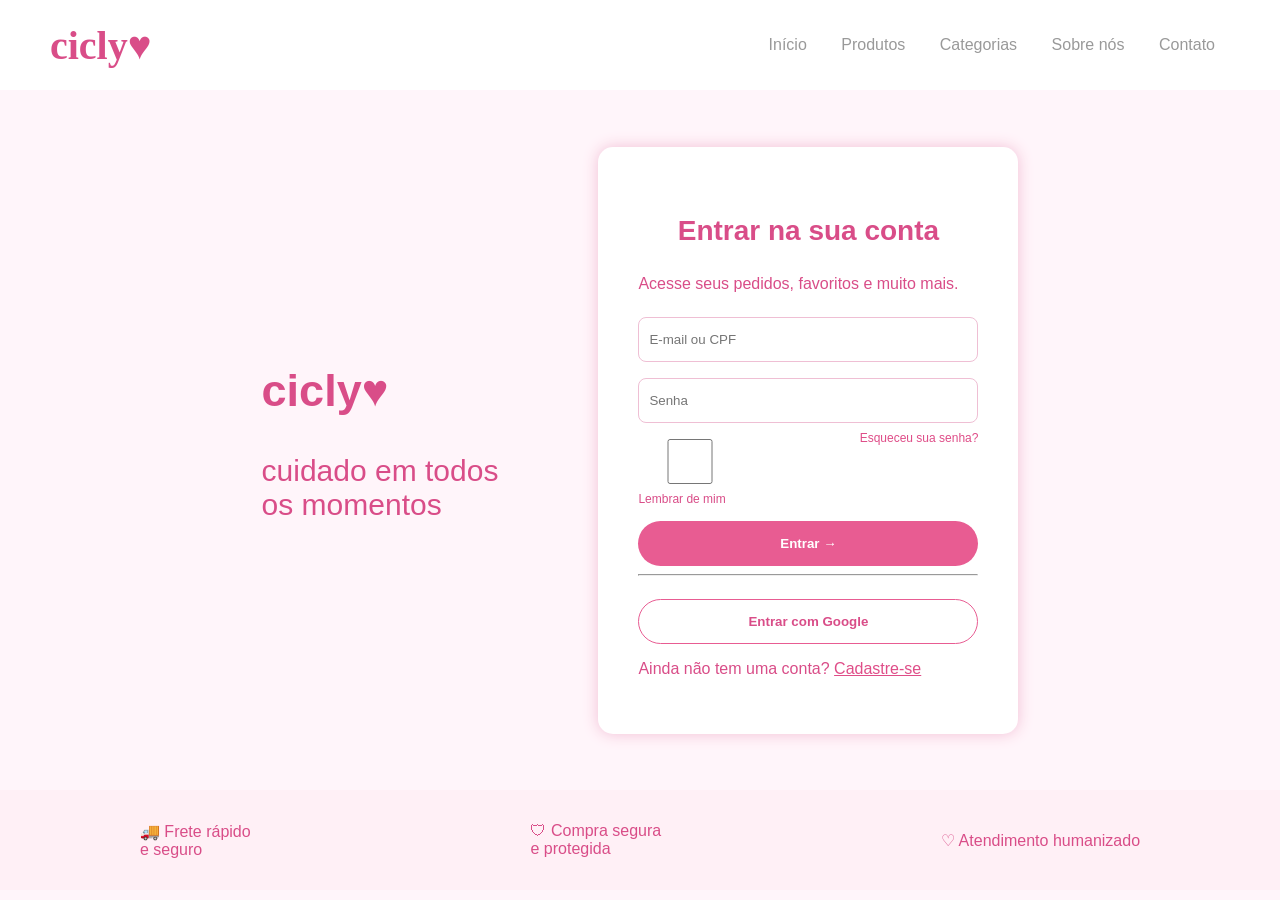
==== login.html @ c800d647 "Add files via upload" ====
<!DOCTYPE html>
<html lang="pt-BR">
<head>
<meta charset="UTF-8">
<meta name="viewport" content="width=device-width, initial-scale=1.0">
<title>Cicly - Login</title>
<link rel="stylesheet" href="style.css">
</head>

<body>

<header>
<h1>cicly♥</h1>
<nav>
<a>Início</a>
<a>Produtos</a>
<a>Categorias</a>
<a>Sobre nós</a>
<a>Contato</a>
</nav>
</header>


<main>

<div class="marca">
<h2>cicly♥</h2>
<p>cuidado em todos<br>os momentos</p>
</div>


<div class="card">

<h3>Entrar na sua conta</h3>

<p>Acesse seus pedidos, favoritos e muito mais.</p>

<input type="text" placeholder="E-mail ou CPF">

<input type="password" placeholder="Senha">


<div class="check">
<label>
<input type="checkbox">
Lembrar de mim
</label>

<a>Esqueceu sua senha?</a>
</div>


<button>
Entrar →
</button>


<hr>


<button class="google">
 Entrar com Google
</button>


<p class="cadastro">
Ainda não tem uma conta?
<a href="cadastro.html">Cadastre-se</a>
</p>


</div>

</main>


<footer>

<div>
🚚 Frete rápido<br>
e seguro
</div>

<div>
🛡 Compra segura<br>
e protegida
</div>

<div>
♡ Atendimento humanizado
</div>

</footer>


</body>
</html>
---- style.css ----
*{
    box-sizing:border-box;
    font-family:Arial;
    }
    
    
    body{
    
    margin:0;
    background:#fff5fa;
    color:#d94d88;
    
    }
    
    
    header{
    
    height:90px;
    background:white;
    display:flex;
    align-items:center;
    justify-content:space-between;
    padding:0 50px;
    
    }
    
    
    header h1{
    
    font-size:40px;
    font-family:cursive;
    
    }
    
    
    nav a{
    
    margin:15px;
    color:#999;
    
    }
    
    
    main{
    
    min-height:700px;
    display:flex;
    align-items:center;
    justify-content:center;
    gap:100px;
    
    }
    
    
    .marca{
    
    font-size:30px;
    font-family:cursive;
    
    }
    
    
    .card{
    
    background:white;
    width:420px;
    padding:40px;
    border-radius:15px;
    box-shadow:0 0 15px #f2bfd5;
    
    }
    
    
    
    h3{
    
    text-align:center;
    font-size:28px;
    
    }
    
    
    input{
    
    width:100%;
    height:45px;
    margin:8px 0;
    border-radius:8px;
    border:1px solid #efbfd4;
    padding:10px;
    
    }
    
    
    
    button{
    
    width:100%;
    height:45px;
    border:0;
    border-radius:25px;
    background:#e85c92;
    color:white;
    font-weight:bold;
    margin-top:15px;
    
    }
    
    
    .google{
    
    background:white;
    border:1px solid #e85c92;
    color:#d94d88;
    
    }
    
    
    a{
    
    color:#df4d88;
    cursor:pointer;
    
    }
    
    
    .check{
    
    display:flex;
    justify-content:space-between;
    font-size:12px;
    
    }
    
    
    footer{
    
    height:100px;
    display:flex;
    justify-content:space-around;
    align-items:center;
    background:#fff0f6;
    
    }
    
    
    @media(max-width:800px){
    
    main{
    
    flex-direction:column;
    
    }
    
    
    .marca{
    
    display:none;
    
    }
    
    
    .card{
    
    width:90%;
    
    }
    
    }
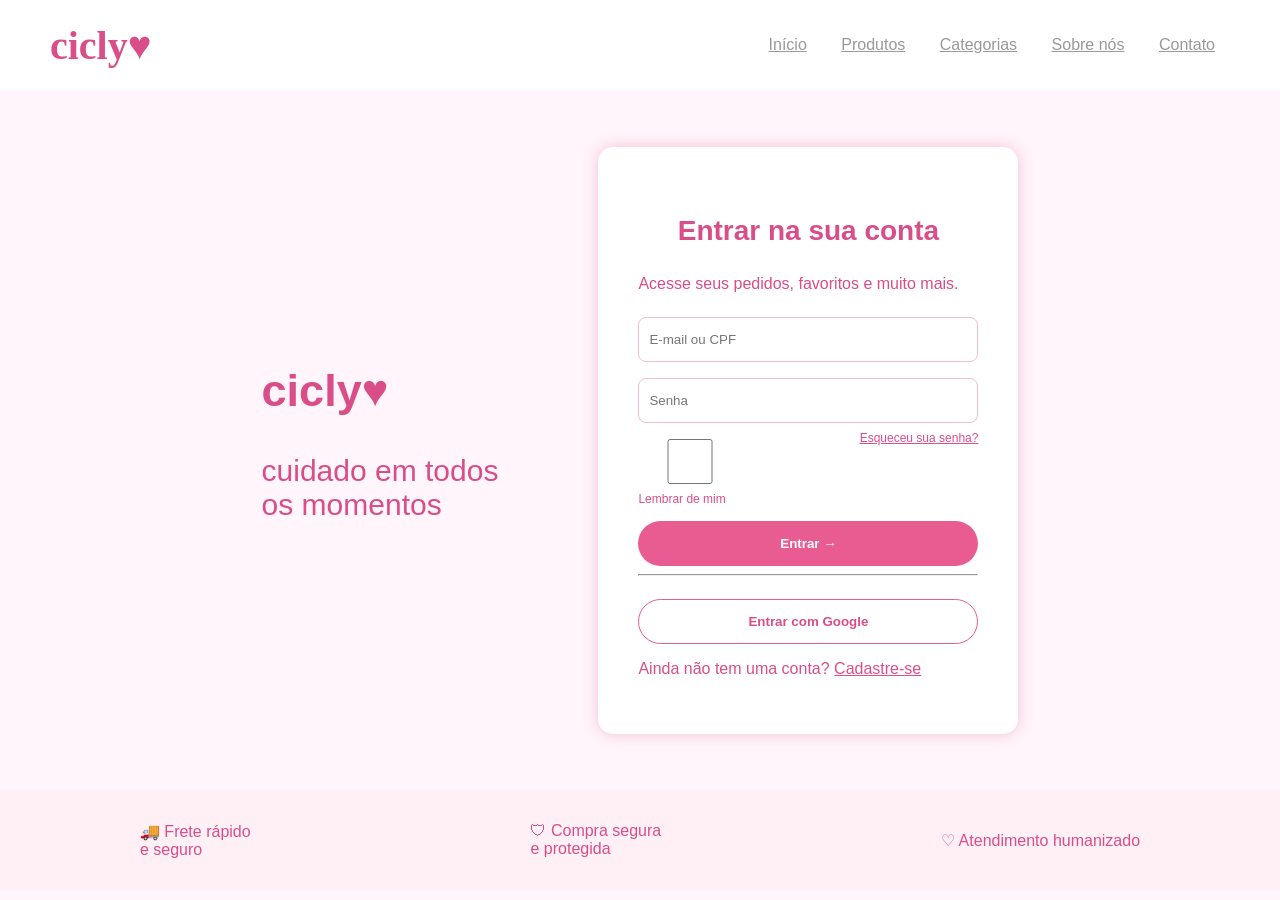
==== commit bf7390fc: "Update login.html" ====
--- a/login.html
+++ b/login.html
@@ -1,97 +1,69 @@
 <!DOCTYPE html>
 <html lang="pt-BR">
 <head>
-<meta charset="UTF-8">
-<meta name="viewport" content="width=device-width, initial-scale=1.0">
-<title>Cicly - Login</title>
-<link rel="stylesheet" href="style.css">
+  <meta charset="UTF-8">
+  <meta name="viewport" content="width=device-width, initial-scale=1.0">
+  <title>Cicly - Login</title>
+  <link rel="stylesheet" href="style.css">
 </head>
-
 <body>
 
-<header>
-<h1>cicly♥</h1>
-<nav>
-<a>Início</a>
-<a>Produtos</a>
-<a>Categorias</a>
-<a>Sobre nós</a>
-<a>Contato</a>
-</nav>
-</header>
+  <header>
+    <h1>cicly♥</h1>
+    <nav>
+      <a href="home.html">Início</a>
+      <a href="home.html#produtos">Produtos</a>
+      <a href="home.html#categorias">Categorias</a>
+      <a href="home.html#sobre">Sobre nós</a>
+      <a href="home.html#contato">Contato</a>
+    </nav>
+  </header>
 
+  <main>
+    <div class="marca">
+      <h2>cicly♥</h2>
+      <p>cuidado em todos<br>os momentos</p>
+    </div>
 
-<main>
+    <div class="card">
+      <h3>Entrar na sua conta</h3>
+      <p>Acesse seus pedidos, favoritos e muito mais.</p>
 
-<div class="marca">
-<h2>cicly♥</h2>
-<p>cuidado em todos<br>os momentos</p>
-</div>
+      <form onsubmit="event.preventDefault(); fazerLogin();">
+        <input type="text" placeholder="E-mail ou CPF" required>
+        <input type="password" placeholder="Senha" required>
 
+        <div class="check">
+          <label>
+            <input type="checkbox"> Lembrar de mim
+          </label>
+          <a href="#">Esqueceu sua senha?</a>
+        </div>
 
-<div class="card">
+        <button type="submit">Entrar →</button>
+      </form>
 
-<h3>Entrar na sua conta</h3>
+      <hr>
 
-<p>Acesse seus pedidos, favoritos e muito mais.</p>
+      <button type="button" class="google">Entrar com Google</button>
 
-<input type="text" placeholder="E-mail ou CPF">
+      <p class="cadastro">
+        Ainda não tem uma conta? <a href="cadastro.html">Cadastre-se</a>
+      </p>
+    </div>
+  </main>
 
-<input type="password" placeholder="Senha">
+  <footer>
+    <div>🚚 Frete rápido<br>e seguro</div>
+    <div>🛡 Compra segura<br>e protegida</div>
+    <div>♡ Atendimento humanizado</div>
+  </footer>
 
-
-<div class="check">
-<label>
-<input type="checkbox">
-Lembrar de mim
-</label>
-
-<a>Esqueceu sua senha?</a>
-</div>
-
-
-<button>
-Entrar →
-</button>
-
-
-<hr>
-
-
-<button class="google">
- Entrar com Google
-</button>
-
-
-<p class="cadastro">
-Ainda não tem uma conta?
-<a href="cadastro.html">Cadastre-se</a>
-</p>
-
-
-</div>
-
-</main>
-
-
-<footer>
-
-<div>
-🚚 Frete rápido<br>
-e seguro
-</div>
-
-<div>
-🛡 Compra segura<br>
-e protegida
-</div>
-
-<div>
-♡ Atendimento humanizado
-</div>
-
-</footer>
-
-
+  <script>
+    function fazerLogin() {
+      alert("Login efetuado com sucesso!");
+      window.location.href = "home.html"; // Redireciona para a loja
+    }
+  </script>
 </body>
 </html>
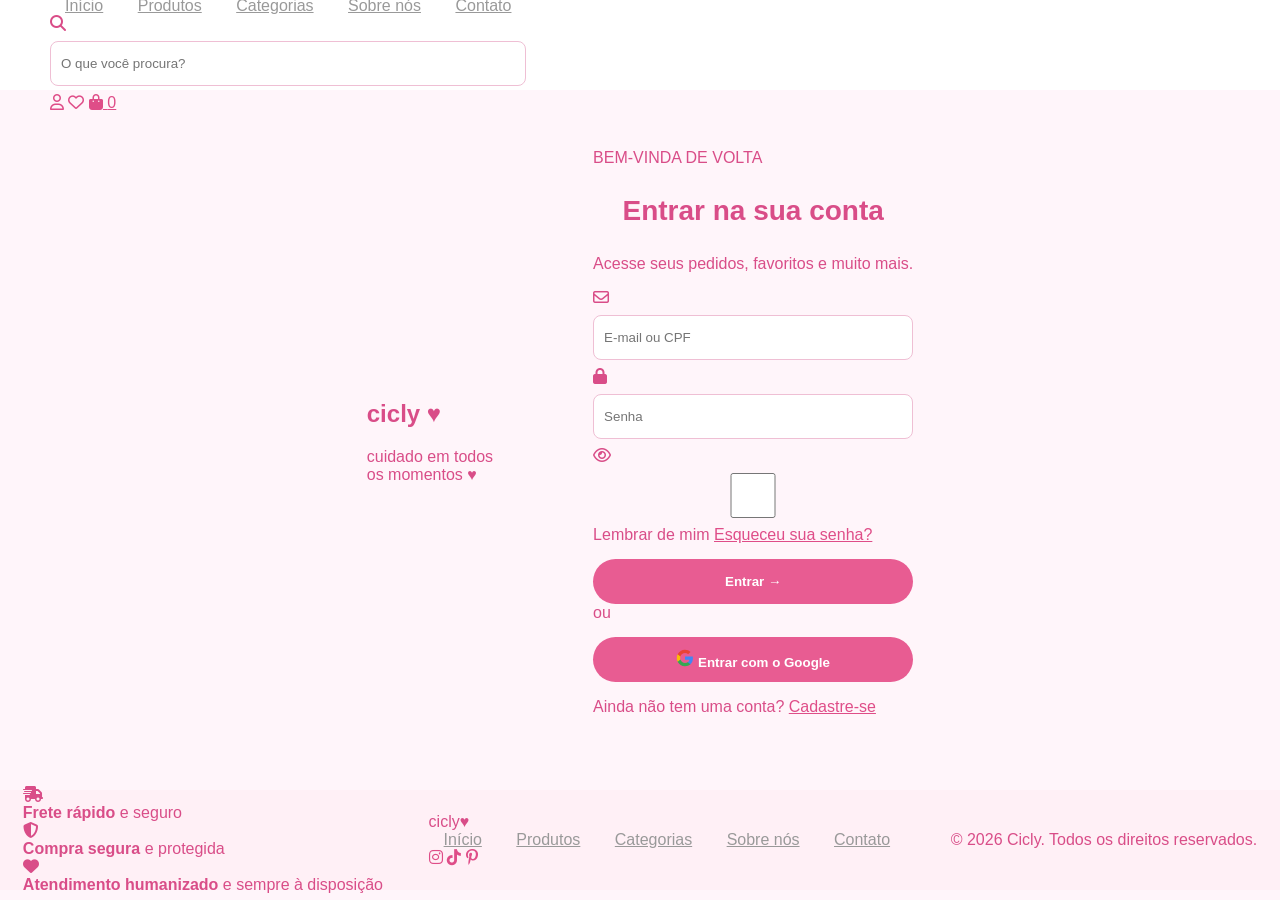
==== commit 234c3375: "Update login.html" ====
--- a/login.html
+++ b/login.html
@@ -3,66 +3,161 @@
 <head>
   <meta charset="UTF-8">
   <meta name="viewport" content="width=device-width, initial-scale=1.0">
-  <title>Cicly - Login</title>
+  <title>Cicly | Entrar</title>
   <link rel="stylesheet" href="style.css">
+  <link rel="preconnect" href="https://fonts.googleapis.com">
+  <link rel="preconnect" href="https://fonts.gstatic.com" crossorigin>
+  <link href="https://fonts.googleapis.com/css2?family=Dancing+Script:wght@600&family=Inter:wght@300;400;500;600;700&family=Playfair+Display:wght@600;700&display=swap" rel="stylesheet">
+  <link rel="stylesheet" href="https://cdnjs.cloudflare.com/ajax/libs/font-awesome/6.4.0/css/all.min.css">
 </head>
-<body>
+<body class="auth-body">
 
-  <header>
-    <h1>cicly♥</h1>
-    <nav>
-      <a href="home.html">Início</a>
-      <a href="home.html#produtos">Produtos</a>
-      <a href="home.html#categorias">Categorias</a>
-      <a href="home.html#sobre">Sobre nós</a>
-      <a href="home.html#contato">Contato</a>
-    </nav>
+  <!-- Cabeçalho -->
+  <header class="main-header">
+    <div class="header-container">
+      <a href="home.html" class="logo">
+        <span class="logo-text">cicly</span>
+        <i class="fa-solid fa-heart logo-heart"></i>
+      </a>
+
+      <nav class="nav-links">
+        <a href="home.html">Início</a>
+        <a href="home.html#produtos">Produtos</a>
+        <a href="home.html#categorias">Categorias</a>
+        <a href="home.html#sobre">Sobre nós</a>
+        <a href="home.html#contato">Contato</a>
+      </nav>
+
+      <div class="search-box">
+        <i class="fa-solid fa-magnifying-glass search-icon"></i>
+        <input type="search" placeholder="O que você procura?">
+      </div>
+
+      <div class="header-actions">
+        <a href="index.html" class="action-icon" title="Perfil"><i class="fa-regular fa-user"></i></a>
+        <a href="home.html#produtos" class="action-icon" title="Favoritos"><i class="fa-regular fa-heart"></i></a>
+        <a href="home.html" class="action-icon badge-icon" title="Carrinho">
+          <i class="fa-solid fa-bag-shopping"></i>
+          <span class="badge">0</span>
+        </a>
+      </div>
+    </div>
   </header>
 
-  <main>
-    <div class="marca">
-      <h2>cicly♥</h2>
-      <p>cuidado em todos<br>os momentos</p>
+  <!-- Conteúdo Principal -->
+  <main class="auth-container">
+    
+    <!-- Lado Esquerdo - Marca / Ilustração -->
+    <div class="side-brand">
+      <h2 class="brand-title">cicly ♥</h2>
+      <p class="brand-tagline">cuidado em todos<br>os momentos ♥</p>
     </div>
 
-    <div class="card">
-      <h3>Entrar na sua conta</h3>
-      <p>Acesse seus pedidos, favoritos e muito mais.</p>
+    <!-- Card de Login -->
+    <div class="auth-card">
+      <span class="card-subtitle">BEM-VINDA DE VOLTA</span>
+      <h3 class="card-title">Entrar na sua conta</h3>
+      <p class="card-desc">Acesse seus pedidos, favoritos e muito mais.</p>
 
       <form onsubmit="event.preventDefault(); fazerLogin();">
-        <input type="text" placeholder="E-mail ou CPF" required>
-        <input type="password" placeholder="Senha" required>
+        <div class="input-group">
+          <i class="fa-regular fa-envelope input-icon"></i>
+          <input type="text" placeholder="E-mail ou CPF" required>
+        </div>
 
-        <div class="check">
-          <label>
+        <div class="input-group">
+          <i class="fa-solid fa-lock input-icon"></i>
+          <input type="password" id="senha" placeholder="Senha" required>
+          <i class="fa-regular fa-eye toggle-password" onclick="toggleSenha('senha', this)"></i>
+        </div>
+
+        <div class="check-row">
+          <label class="checkbox-label">
             <input type="checkbox"> Lembrar de mim
           </label>
-          <a href="#">Esqueceu sua senha?</a>
+          <a href="#" class="forgot-link">Esqueceu sua senha?</a>
         </div>
 
-        <button type="submit">Entrar →</button>
+        <button type="submit" class="btn-primary">
+          Entrar →
+        </button>
       </form>
 
-      <hr>
+      <div class="divider">
+        <span>ou</span>
+      </div>
 
-      <button type="button" class="google">Entrar com Google</button>
+      <button type="button" class="btn-google">
+        <svg width="18" height="18" viewBox="0 0 24 24"><path fill="#4285F4" d="M22.56 12.25c0-.78-.07-1.53-.2-2.25H12v4.26h5.92c-.26 1.37-1.04 2.53-2.21 3.31v2.77h3.57c2.08-1.92 3.28-4.74 3.28-8.09z"/><path fill="#34A853" d="M12 23c2.97 0 5.46-.98 7.28-2.66l-3.57-2.77c-.98.66-2.23 1.06-3.71 1.06-2.86 0-5.29-1.93-6.16-4.53H2.18v2.84C3.99 20.53 7.7 23 12 23z"/><path fill="#FBBC05" d="M5.84 14.09c-.22-.66-.35-1.36-.35-2.09s.13-1.43.35-2.09V7.06H2.18C1.43 8.55 1 10.22 1 12s.43 3.45 1.18 4.94l2.85-2.22.81-.63z"/><path fill="#EA4335" d="M12 5.38c1.62 0 3.06.56 4.21 1.64l3.15-3.15C17.45 2.09 14.97 1 12 1 7.7 1 3.99 3.47 2.18 7.06l3.66 2.84c.87-2.6 3.3-4.52 6.16-4.52z"/></svg>
+        Entrar com o Google
+      </button>
 
-      <p class="cadastro">
+      <p class="switch-auth">
         Ainda não tem uma conta? <a href="cadastro.html">Cadastre-se</a>
       </p>
     </div>
   </main>
 
-  <footer>
-    <div>🚚 Frete rápido<br>e seguro</div>
-    <div>🛡 Compra segura<br>e protegida</div>
-    <div>♡ Atendimento humanizado</div>
+  <!-- Rodapé -->
+  <footer class="main-footer">
+    <div class="footer-benefits">
+      <div class="benefit-item">
+        <i class="fa-solid fa-truck-fast"></i>
+        <div>
+          <strong>Frete rápido</strong>
+          <span>e seguro</span>
+        </div>
+      </div>
+      <div class="benefit-item">
+        <i class="fa-solid fa-shield-halved"></i>
+        <div>
+          <strong>Compra segura</strong>
+          <span>e protegida</span>
+        </div>
+      </div>
+      <div class="benefit-item">
+        <i class="fa-solid fa-heart"></i>
+        <div>
+          <strong>Atendimento humanizado</strong>
+          <span>e sempre à disposição</span>
+        </div>
+      </div>
+    </div>
+
+    <div class="footer-bottom">
+      <div class="footer-logo">cicly♥</div>
+      <nav class="footer-nav">
+        <a href="home.html">Início</a>
+        <a href="home.html#produtos">Produtos</a>
+        <a href="home.html#categorias">Categorias</a>
+        <a href="home.html#sobre">Sobre nós</a>
+        <a href="home.html#contato">Contato</a>
+      </nav>
+      <div class="footer-socials">
+        <a href="#"><i class="fa-brands fa-instagram"></i></a>
+        <a href="#"><i class="fa-brands fa-tiktok"></i></a>
+        <a href="#"><i class="fa-brands fa-pinterest-p"></i></a>
+      </div>
+    </div>
+    <div class="copyright">
+      © 2026 Cicly. Todos os direitos reservados.
+    </div>
   </footer>
 
   <script>
     function fazerLogin() {
-      alert("Login efetuado com sucesso!");
-      window.location.href = "home.html"; // Redireciona para a loja
+      window.location.href = "home.html";
+    }
+
+    function toggleSenha(inputId, icon) {
+      const input = document.getElementById(inputId);
+      if (input.type === "password") {
+        input.type = "text";
+        icon.classList.replace("fa-eye", "fa-eye-slash");
+      } else {
+        input.type = "password";
+        icon.classList.replace("fa-eye-slash", "fa-eye");
+      }
     }
   </script>
 </body>
